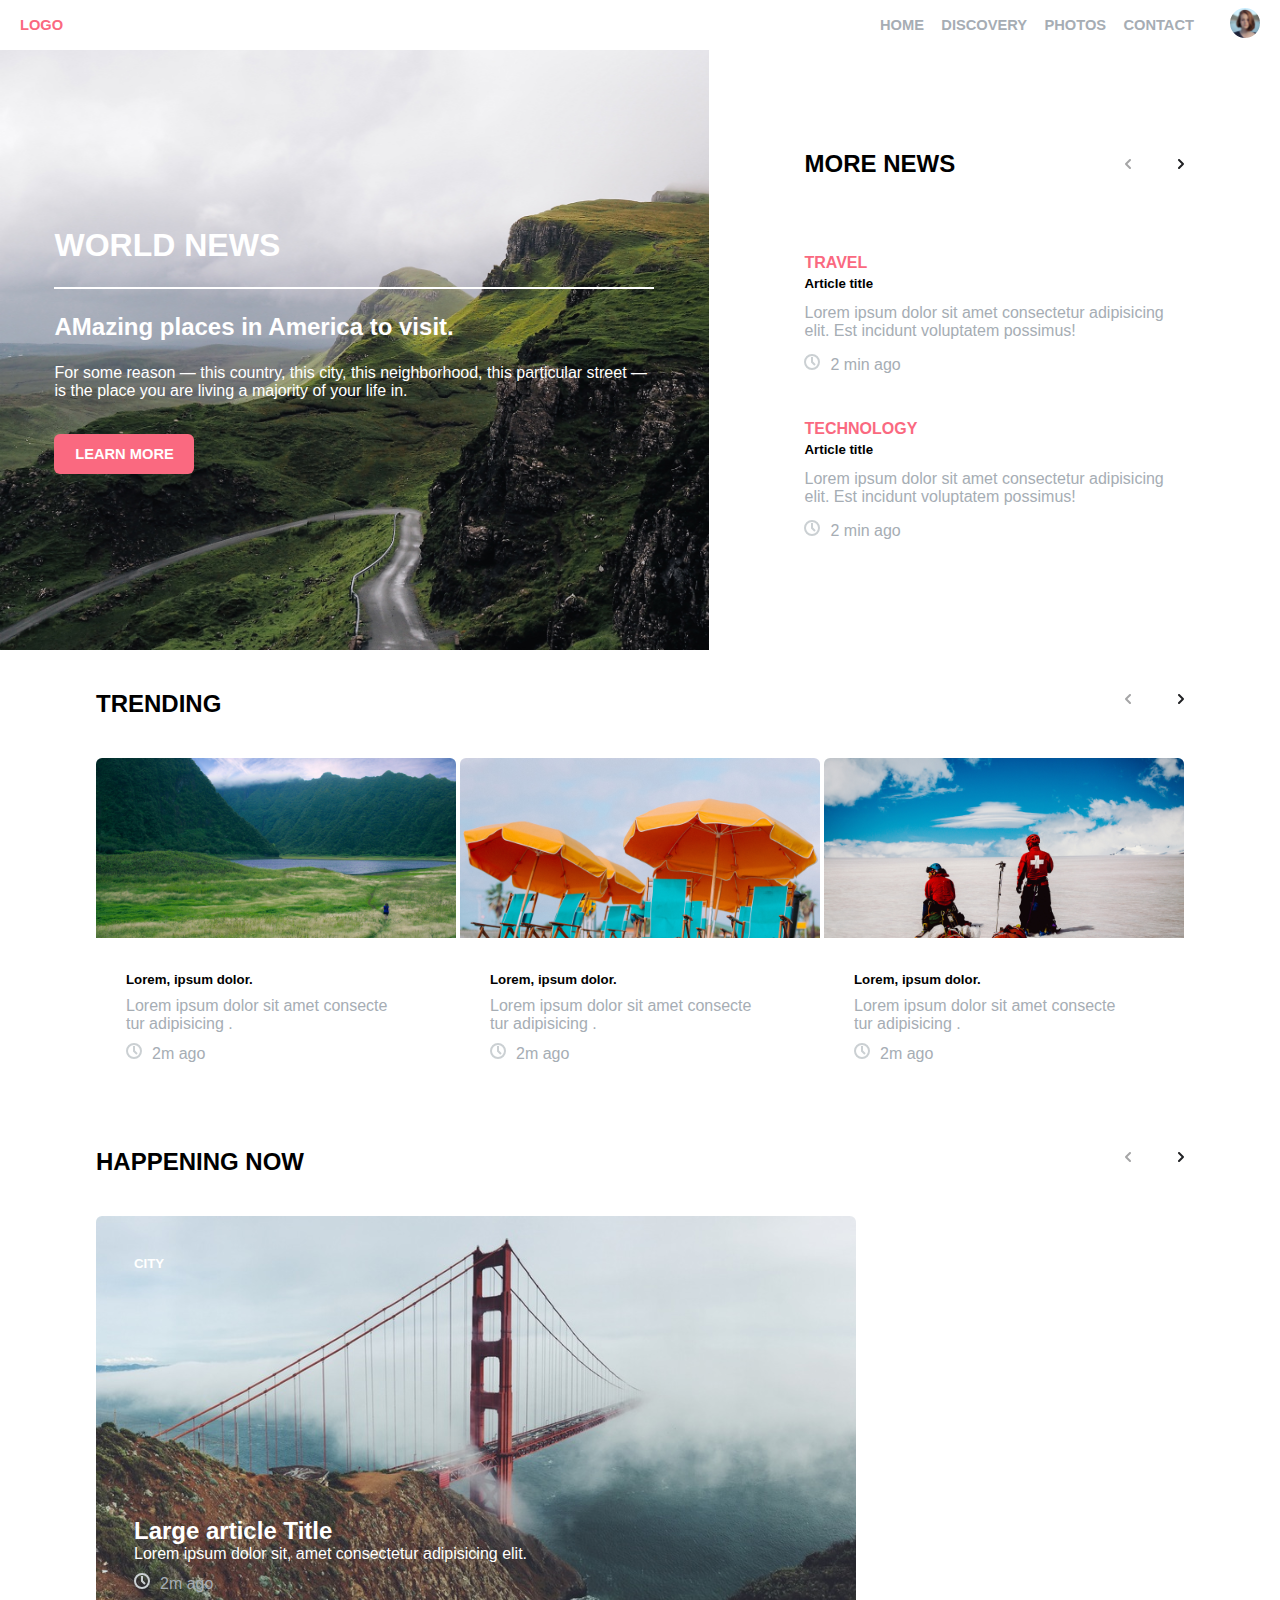
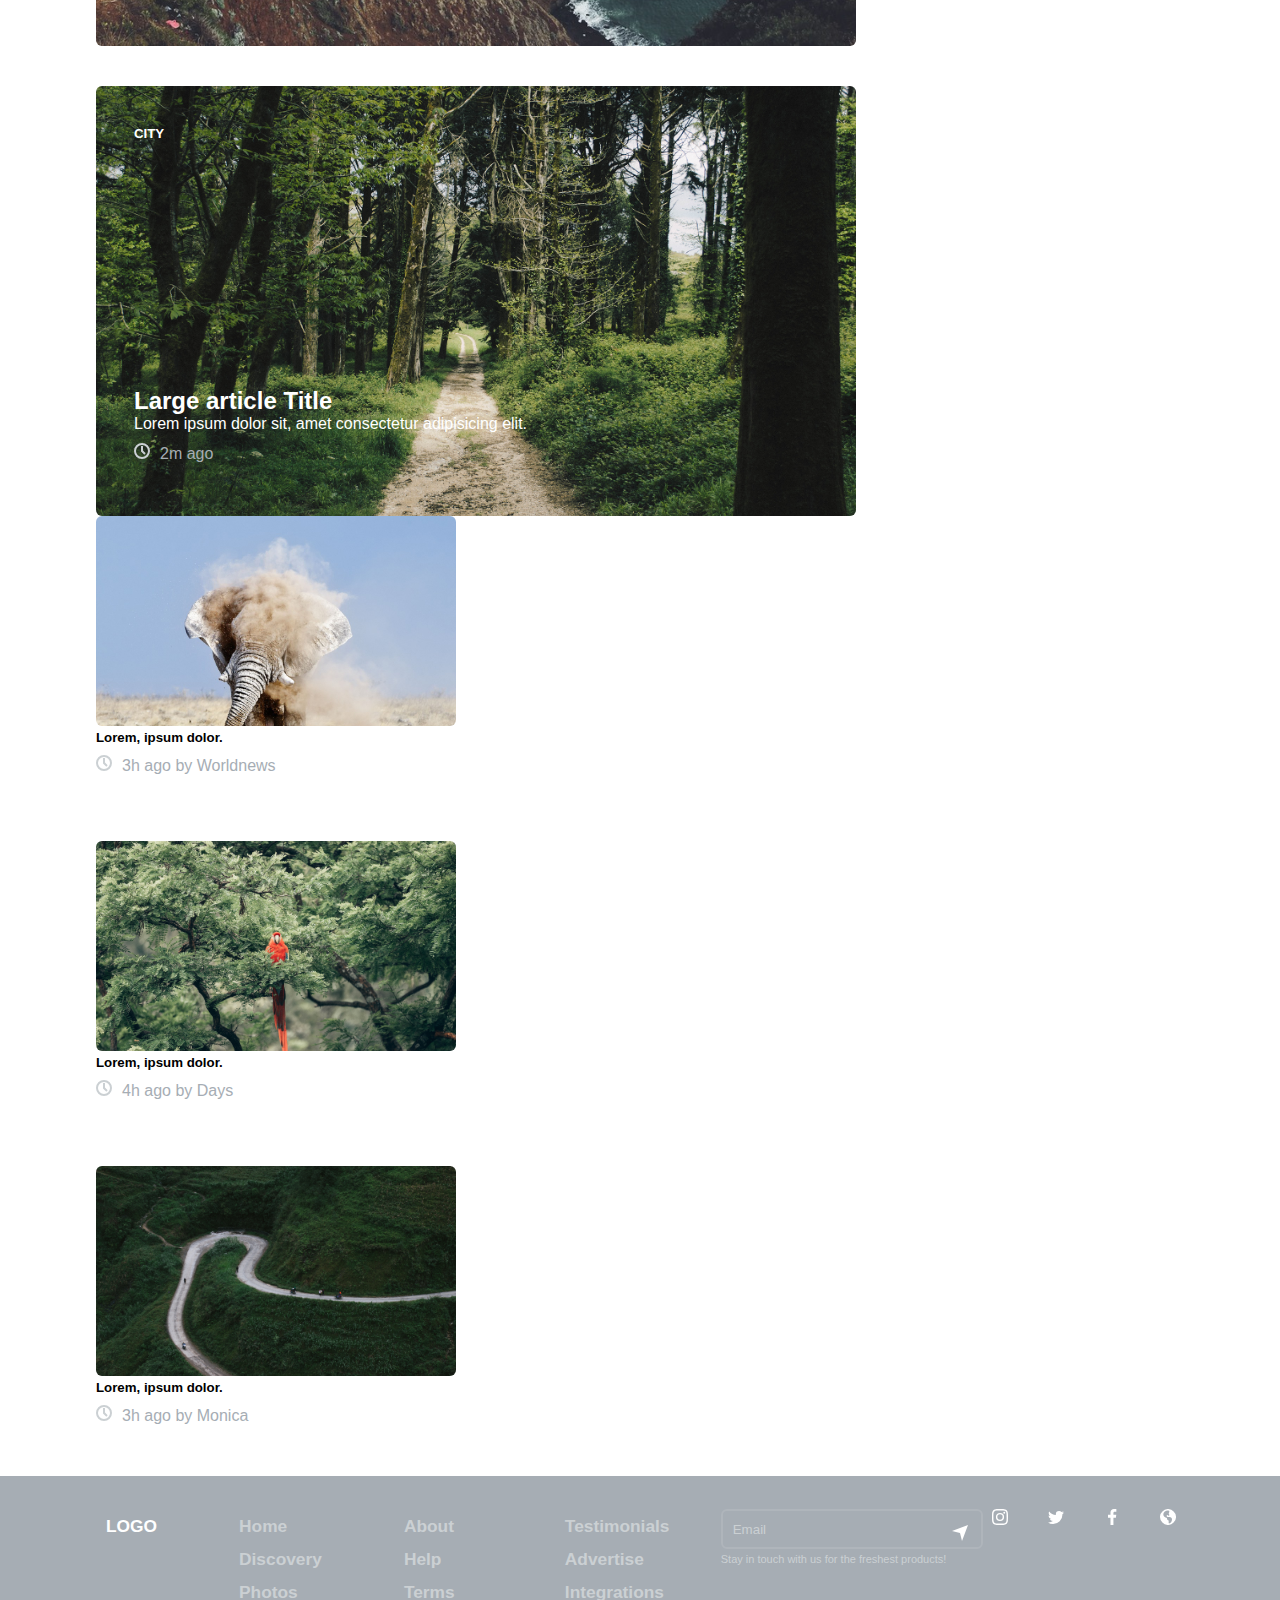
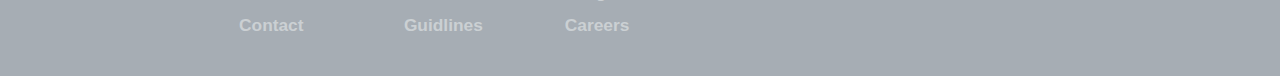
==== index.html @ 44802e8b "first commit" ====
<!DOCTYPE html>
<html lang="en">
<head>
    <meta charset="UTF-8">
    <meta http-equiv="X-UA-Compatible" content="IE=edge">
    <meta name="viewport" content="width=device-width, initial-scale=1.0">
    <title>Unilab Level 2 Project</title>
    <link rel="stylesheet" href="./css/main.css" >
    <link rel="stylesheet" href="./css/header.css" >
</head>
<body>

         <!-- Menu Header -->
    <header class="fcs"> 
        <div class="logo"><a href="#">LOGO</a></div>
        <div id="menu" class="fcs" >
            <ul class="fcs">
                <li class="menu"><a href="#">HOME</a></li>
                <li class="menu"><a href="#">DISCOVERY</a></li>
                <li class="menu"><a href="#">PHOTOS</a></li>
                <li class="menu"><a href="#">CONTACT</a></li>
            </ul>
            <div class="profile"><img src="./img/profile.png" alt="profile image"></div>
        </div>
    </header>
        <!-- Menu Header -->

        <!-- World news -->

<div class="worldnews fcs">
    <div  id="main1" class="fcs">

        <div id="main_cont" class="fcs">
<h1>WORLD NEWS</h1>

<hr>

<h2>AMazing places in America to visit.</h2>

<p>For some reason — this country, this city, this neighborhood, this particular street —  
    is the place you are living a majority of your life in.</p>

    <a class="fcs" href="./story.html">LEARN MORE</a>
</div>
    </div>
    
    <div id="main2">

        <div id="main2_cont">
        <div class="fcs main_title">

<h2>MORE NEWS</h2>

<div id="arrow">
<a href="#"><img class="r180" src="./svg/arrow.svg" alt=""></a>
<a href="#"><img  src="./svg/arrow.svg" alt=""></a>

</div>
        </div>
<div class="main2_topic_cont">
<div class="main2_topic">

    <h4>TRAVEL</h4>
    <h5>Article title</h5>
<p>Lorem ipsum dolor sit amet consectetur adipisicing elit. Est incidunt voluptatem possimus!</p>
<p class="timestamp">2 min ago</p>

</div>
</div>
<div class="main2_topic_cont">
    <div class="main2_topic">
    
        <h4>TECHNOLOGY</h4>
        <h5>Article title</h5>
    <p>Lorem ipsum dolor sit amet consectetur adipisicing elit. Est incidunt voluptatem possimus!</p>
    <p class="timestamp">2 min ago</p>
    
    </div>    </div>    </div> </div>   </div>
    <!-- World news -->

    <!-- Trending -->
    <div class="cont_menu main_title">
        <h2>TRENDING</h2>
        <div class="arrow">
            <a href="#"><img class="r180" src="./svg/arrow.svg" alt=""></a>
            <a href="#"><img  src="./svg/arrow.svg" alt=""></a>
    </div> </div>
<div id="trending" class="container2">



<div class="trending_cont">

<div class="trending_topic">

<img src="./img/image2.png" alt="image trending">
<div class="trending_topic_text">
    <h5>Lorem, ipsum dolor.</h5>
    <p>Lorem ipsum dolor sit amet consectetur adipisicing .</p>
    <p class="timestamp">2m ago</p>
</div> </div> </div>
<div class="trending_cont">

<div class="trending_topic">

<img src="./img/image3.png" alt="image trending">
<div class="trending_topic_text">
    <h5>Lorem, ipsum dolor.</h5>
    <p>Lorem ipsum dolor sit amet consectetur adipisicing .</p>
    <p class="timestamp">2m ago</p>
</div> </div> </div>

<div class="trending_cont">

<div class="trending_topic">

<img src="./img/image4.png" alt="image trending">
<div class="trending_topic_text">
    <h5>Lorem, ipsum dolor.</h5>
    <p>Lorem ipsum dolor sit amet consectetur adipisicing .</p>
    <p class="timestamp">2m ago</p>
</div> </div> </div> </div>

<!-- Trending -->

<!-- Happening now -->


    <div class="cont_menu main_title">
        <h2>HAPPENING NOW</h2>
        <div class="arrow">
            <a href="#"><img class="r180" src="./svg/arrow.svg" alt=""></a>
            <a href="#"><img  src="./svg/arrow.svg" alt=""></a>
    </div> </div>
    <div id="happening_now" class="container2">
<div class="happening_now1">

    <div id="happening_now_topic1" class="happening_now_topic">
        <div class="happening_now_topic_content">
        <h5>CITY</h5>
        <div class="happening_now_topic_tex">
        <h2>Large article Title</h2>
        <p>Lorem ipsum dolor sit, amet consectetur adipisicing elit.</p>
        <p class="timestamp">2m ago</p>
    </div>
        </div>
    </div>

    <div id="happening_now_topic2" class="happening_now_topic">
        <div class="happening_now_topic_content">
        <h5>CITY</h5>
        <div class="happening_now_topic_tex">
        <h2>Large article Title</h2>
        <p>Lorem ipsum dolor sit, amet consectetur adipisicing elit.</p>
        <p class="timestamp">2m ago</p>
    </div>
        </div>
    </div>

</div>

<div class="happening_now2">



<div class="happening_now2_topic">

<img src="./img/happeningnowcolmn1.png" alt="image trending">
<div class="happening_now2_text">
    <h5>Lorem, ipsum dolor.</h5>
    <p class="timestamp">3h ago by <u>Worldnews</u></p>
</div> </div> 

<div class="happening_now2_topic">

    <img src="./img/happeningnowcolmn2.png" alt="image trending">
    <div class="happening_now2_text">
        <h5>Lorem, ipsum dolor.</h5>
        <p class="timestamp">4h ago by <u>Days</u></p>
    </div> </div> 

    <div class="happening_now2_topic">

        <img src="./img/happeningnowcolmn3.png" alt="image trending">
        <div class="happening_now2_text">
            <h5>Lorem, ipsum dolor.</h5>
            <p class="timestamp">3h ago by <u>Monica</u></p>
        </div> </div> 




</div>

</div>

<footer>

    <div class="footer_content">
    
        <table class="footer_menu">
    
            <tr>
                <td><a class="logo_footer" href="#">LOGO</a></td>
              <td><a href="#">home</a></td>
              <td><a href="#">about</a></td>
              <td><a href="#">testimonials</a></td>
              
              
            </tr>
              <tr>
              <td></td>
              <td><a href="#">discovery</a></td>
              <td><a href="#">help</a></td>
              <td><a href="#">advertise</a></td>
            </tr>
              <tr>
              <td></td>
              <td><a href="#">photos</a></td>
              <td><a href="#">terms</a></td>
              <td><a href="#">integrations</a></td>
            </tr>
                <tr>
              <td></td>
              <td><a href="#">contact</a></td>
              <td><a href="#">guidlines</a></td>
              <td><a href="#">careers</a></td>
            </tr>
          
          </table>
    

        

<form class="email_form" action="/test-button" method="POST">

           

    <input class="email_footer" type="email" name="email" id="email" placeholder="Email">
    
    <button class="test-button">
        <svg id="send" xmlns="http://www.w3.org/2000/svg" width="16" height="16" viewBox="0 0 16 16">
            <path id="send-2" data-name="send" d="M10,16,8,8,0,6,16,0Z" fill="#fff"/>
          </svg>          
     </button>
    <br>
    <label for="email"> Stay in touch with us for the freshest products!</label>

    </form>

    <div class="grid-container">

<a href="#"><img src="./svg/instagram.svg" alt="Instagram"></a>
<a href="#"><img src="./svg/twitter.svg" alt="Twitter"></a>
<a href="#"><img src="./svg/facebook.svg" alt="Facebook"></a>
<a href="#"><img src="./svg/web.svg" alt="Web"></a>

    </div>

    </div>
    
    </footer>



</body>
</html>
---- css/main.css ----
@font-face {
    font-family: 'AcuminB';
    src: local('Acumin Pro Bold'), local('AcuminPro-Bold'),
        url('../fonts/AcuminPro-Bold.woff2') format('woff2'),
        url('../fonts/AcuminPro-Bold.woff') format('woff');
    font-weight: bold;
    font-style: normal;
    font-display: swap;
}

}

@font-face {

    font-family: 'AcuminR';
    src: local('Acumin Pro'), local('AcuminPro-Regular'),
        url('../fonts/AcuminPro-Regular.woff2') format('woff2'),
        url('../fonts/AcuminPro-Regular.woff') format('woff');
    font-weight: normal;
    font-style: normal;
    font-display: swap;
}

body {
    width: 100%;
    height: fit-content;
    scroll-behavior: smooth;
    overflow: scroll;
}



.worldnews {

    width: 100%;
    height: fit-content;
} 

#main1 {

    width: 58.2%;
    height: 600px;
    background-image: url(../img/Image.png);
    background-repeat: no-repeat;
    background-size: cover;
}

#main_cont {
    width: 600px;
    height: 247px;
    margin: auto;
    display: flex;
    flex-direction: column;
    color: white;
    text-align: start;
    align-items: flex-start;
}

#main_cont hr {
    width: 600px;
    border: solid 1px white;
}

#main_cont a {

    width: 140px;
    height: 40px;
    background-color: #fa6980;
    color: white;
    border-radius: 6px;
    justify-content: center;
    font-weight: bold;
    font-size: 11pt;
}

#main2 {

    width: 600px;
    height: 600px;
}

#main2_cont {

    width: 380px;
    height: 400px;
    margin: 100px auto;
    
    display: flex;
    flex-direction: column;
    justify-content: space-between;
    align-items: center;
}

.main_title {
display: flex;
justify-content: space-between;
width: 100%;
padding-bottom: 40PX;
}



.r180 {
    transform: rotate(180deg);
    margin-right: 43px;   
    opacity: 40%; 
}



.main2_topic {
    height: 130px;
    display: flex;
    flex-direction: column;
    justify-content: space-between;
    align-content: flex-start;
}

.main2_topic h4 {
    color: #fa6980;
}

.main2_topic p {
    color: #A6ADB4;
}

.timestamp{
    display: block;
    color: #A6ADB4 !important;

}
.timestamp::before {
    content: url(../svg/time.svg);
    /* background-image: url(/svg/time.svg); */
    width: 100%;
    height: 100%;
    padding-right: 10px;
}

.container2 {

    width: 85%;
    height: fit-content;
    margin: auto;
    display: flex;
    flex-wrap: wrap;
    justify-content: space-between;
}

.trending_topic {

    width: 360px;
    height: 350px;
}

.trending_topic_text {

    width: 90%;
    padding: 30px;

}



.trending_topic_text p, h5 {
    display: block;
    width: 100%;
    word-wrap: wrap;
    word-break: break-all;
    padding-bottom: 10px;
}

.trending_topic_text p {
    color: #A6ADB4;
}

.cont_menu {
    width: 85%;
    margin: auto;
    padding-top: 40px;
}

.happening_now1 {
    width: 760px;
    height: 900px;
    display: flex;
    flex-direction: column;
    justify-content: space-between;
    
}

.happening_now_topic {

    width: 100%;
    height: 430px;   
}

#happening_now_topic1 {
    background-image: url(../img/happeningnow1.png);
    background-size: cover;  
}
#happening_now_topic2 {
    background-image: url(../img/happeningnow2.png);
    background-size: cover;  
}

.happening_now_topic_content {

    width: 90%;
    height: 90%;
    display: flex;
    flex-direction: column;
    justify-content: space-between;
    margin: auto;
    padding-top: 40px;
    color: white;
}

.happening_now_topic_text h2, p {

    padding-bottom: 10px;
    width: 100%;
   
}

.happening_now2 {
    display: flex;
    flex-direction: column;
    height: 860px;
    justify-content: space-between;

}

.happening_now2_topic {

    width: 360px;
    height: 210px;
}

.happening_now2_text {

    width: 90%;


}



.happening_now2 p, h5 {
    display: block;
    width: 100%;
    word-wrap: wrap;
    word-break: break-all;
    padding-bottom: 10px;
}
---- css/header.css ----
*{
    margin: 0;
    padding: 0;
    text-decoration: none;
    list-style-type: none;
    box-sizing: border-box;
    font-family: helvetica;
}

.fcs {
    display: flex;
    align-items: center;
    justify-content: space-between;
}

header {
    width: 100%;
    height: 50px;
}

#menu {
    height: 100%;
    width: 400px;
}

.logo a {
    color: #fa6980;
    font-family: helvetica;
    font-weight: bold;
    font-size: 11pt;
    padding-left: 20px;
}

header ul {
    padding-right: 36px;
    width: 100%;
}
.menu a {
    font-family: Helvetica;
    font-weight: bold;
    font-size: 11pt;
    color: #a6adb4;
}

.menu a:hover {
    color: #202124;
}

.profile img {
padding-right: 20px;
}

footer {

    width: 100%;
    height: 200px;
    background-color: #a6adb4;
    display: flex;
    align-items: center;
    margin-top: 100px;

}

.footer_content{
    margin: auto;
    width: 90%;
    display: flex;
    justify-content: space-between;
}

.footer_menu th, td {

    padding: 5px 40px;
    
    text-align: left;
    font-family: helvetica;
    font-weight: bold;
    font-size: 13pt;
    text-transform: capitalize;
    color: #CBD0D3;
    
}

.footer_menu a {

    color: #CBD0D3;

}

.logo_footer  {

    color: #FFFFFF !important;
}

.email_form {
    position: relative;
}

.email_footer {

    
    background-color: rgba(255,255,255,0);
    width: 262px;
    height: 40px;
    border: solid 2px  rgba(255,255,255,0.1);
    border-radius: 6px;

}



.email_form label {

    color: #CBD0D3;
    font-size: 11px;
}

.email {
    color: #CBD0D3;
    font-size: 11px;
}

input[name=email]::placeholder {

padding-left: 10px;
color: #CBD0D3;

}


.test-button {
    position: absolute;
    background-color: rgba(255, 255, 255, 0);
    border: none;
    z-index: 9999;
    top: 12%;
    right: 15px;
    cursor: pointer;
}

.grid-container {
    display: grid;
    grid-template-columns: 1fr 1fr 1fr 1fr;
    grid-template-rows: 1fr;
    gap:40px;
    grid-template-areas:
      ". . . .";
      padding-right: 40px;
  }
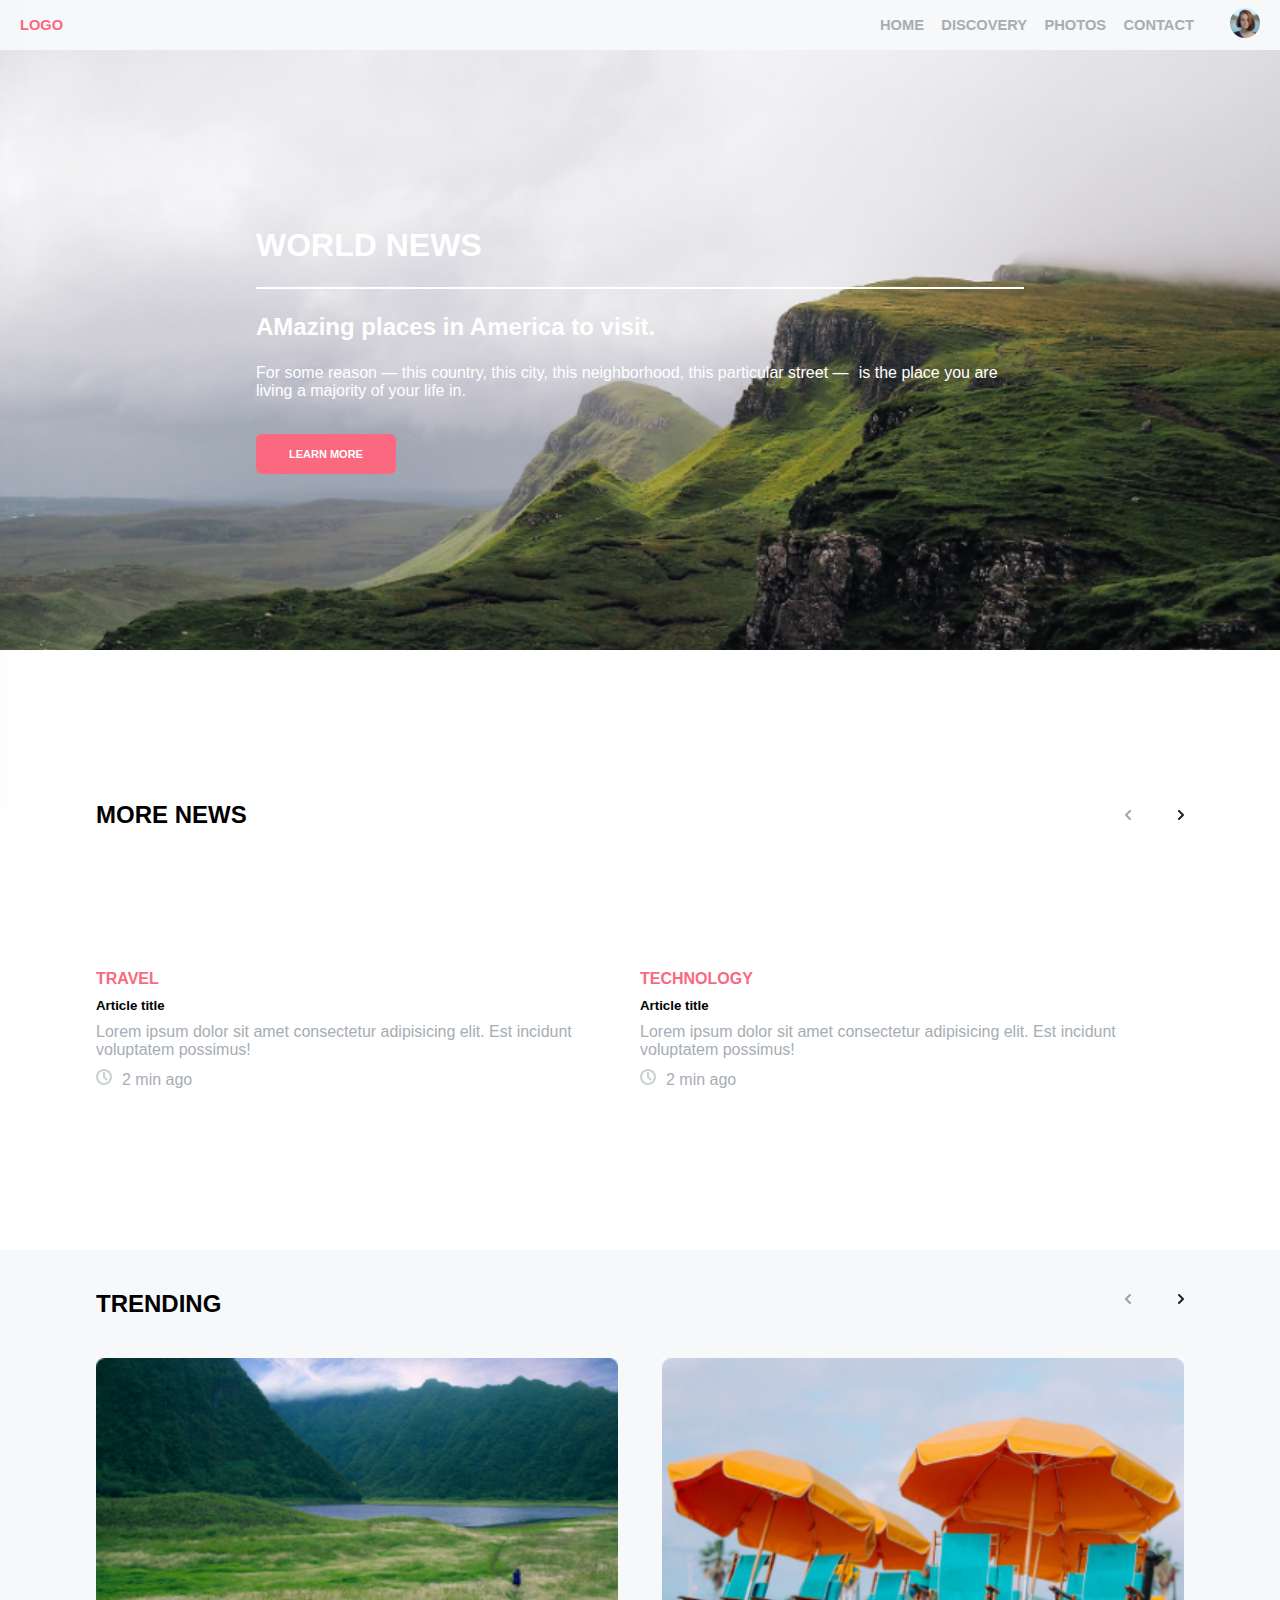
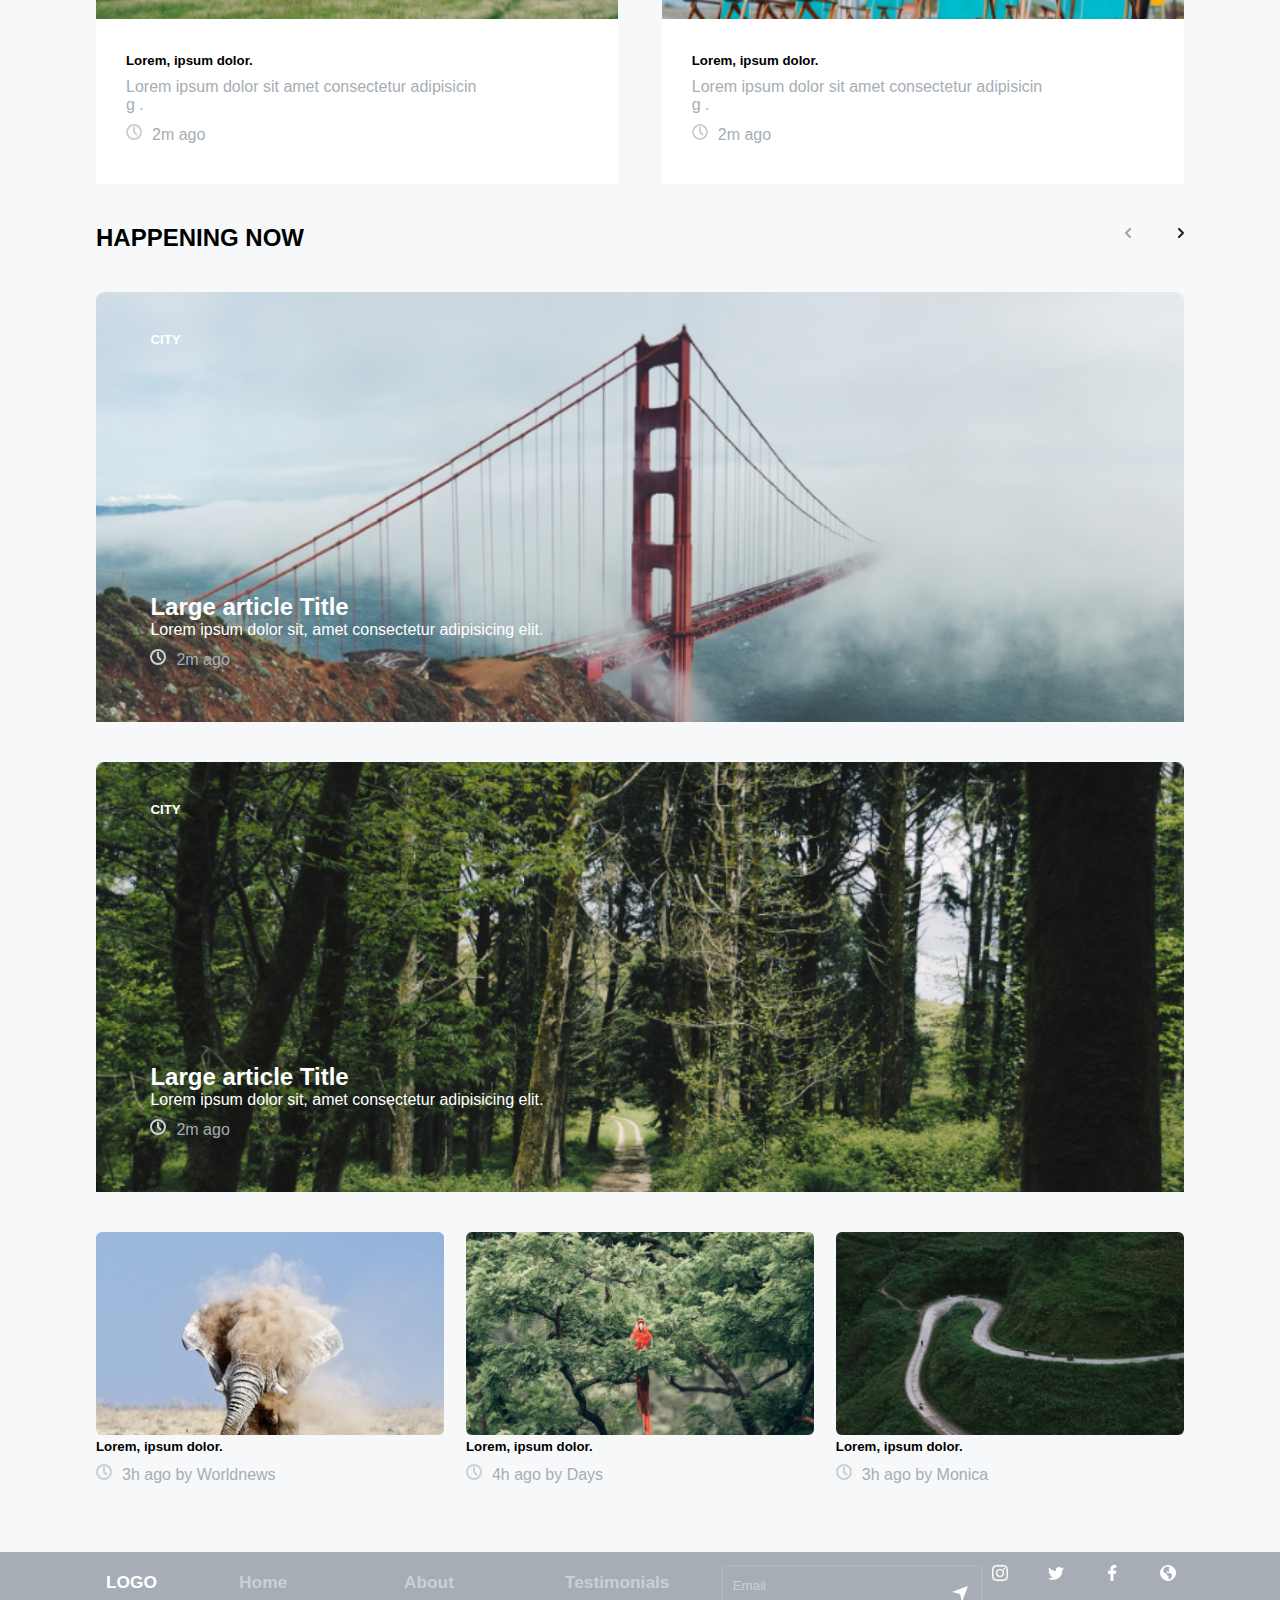
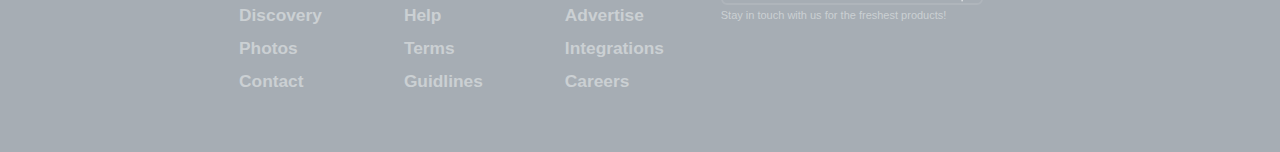
==== commit 5d4eaba3: "last changes" ====
--- a/index.html
+++ b/index.html
@@ -7,14 +7,18 @@
     <title>Unilab Level 2 Project</title>
     <link rel="stylesheet" href="./css/main.css" >
     <link rel="stylesheet" href="./css/header.css" >
+    <link rel="stylesheet" href="./css/tablet.css" >
+    <link rel="stylesheet" href="./css/mobile.css">
 </head>
 <body>
 
          <!-- Menu Header -->
     <header class="fcs"> 
+       <img id="burger_menu"  src="./svg/filter.svg" alt="">
         <div class="logo"><a href="#">LOGO</a></div>
         <div id="menu" class="fcs" >
-            <ul class="fcs">
+            
+            <ul id="menulist" class="fcs">
                 <li class="menu"><a href="#">HOME</a></li>
                 <li class="menu"><a href="#">DISCOVERY</a></li>
                 <li class="menu"><a href="#">PHOTOS</a></li>
@@ -25,9 +29,75 @@
     </header>
         <!-- Menu Header -->
 
+<div class="pop_up" id="pop_up">
+
+    <div class="pop_up_cont1">
+
+        <a class="pop_up_logo" href="#">logo</a>
+
+        <div class="pop_up_nav">
+
+            <a href=""><img id="back" class="nav_img" src="./svg/home.svg" alt="">   HOME</a>
+            <a href=""><img class="nav_img" src="./svg/discover.svg" alt="">   DISCOVERY</a>
+            <a href=""><img class="nav_img" src="./svg/photos.svg" alt="">   PHOTOS</a>
+            <a href=""><img class="nav_img" src="./svg/mail.svg" alt="">   CONTACT</a>
+            <a href=""><img class="nav_img" src="./svg/profile.png" alt="">   PROFILE</a>
+
+        </div>
+    </div>
+
+    
+
+        <div class="pop_up_foot">
+
+
+            <table class="footer_menu pop_up_foot_menu" >
+    
+                <tr>
+                  
+                  <td><a href="#">about</a></td>
+                  <td><a href="#">testimonials</a></td>
+                  
+                  
+                </tr>
+                  <tr>
+               
+                  
+                  <td><a href="#">help</a></td>
+                  <td><a href="#">advertise</a></td>
+                </tr>
+                  <tr>
+                  
+                  
+                  <td><a href="#">terms</a></td>
+                  <td><a href="#">integrations</a></td>
+                </tr>
+                    <tr>
+              
+                  
+                  <td><a href="#">guidlines</a></td>
+                  <td><a href="#">careers</a></td>
+                </tr>
+              
+              </table>
+
+
+            <div class="grid-container nav_footer_cont">
+
+                <a href="#"><img src="./svg/instagram.svg" alt="Instagram"></a>
+                <a href="#"><img src="./svg/twitter.svg" alt="Twitter"></a>
+                <a href="#"><img src="./svg/facebook.svg" alt="Facebook"></a>
+                <a href="#"><img src="./svg/web.svg" alt="Web"></a>
+                
+                    </div>
+        </div>
+    
+
+</div>
+
         <!-- World news -->
 
-<div class="worldnews fcs">
+<div class="worldnews ">
     <div  id="main1" class="fcs">
 
         <div id="main_cont" class="fcs">
@@ -110,7 +180,7 @@
     <p class="timestamp">2m ago</p>
 </div> </div> </div>
 
-<div class="trending_cont">
+<div id="cont3" class="trending_cont">
 
 <div class="trending_topic">
 
@@ -119,7 +189,22 @@
     <h5>Lorem, ipsum dolor.</h5>
     <p>Lorem ipsum dolor sit amet consectetur adipisicing .</p>
     <p class="timestamp">2m ago</p>
-</div> </div> </div> </div>
+</div> </div> </div> 
+
+<div id="cont4" class="trending_cont">
+
+    <div class="trending_topic">
+    
+    <img src="./img/image4.png" alt="image trending">
+    <div class="trending_topic_text">
+        <h5>Lorem, ipsum dolor.</h5>
+        <p>Lorem ipsum dolor sit amet consectetur adipisicing .</p>
+        <p class="timestamp">2m ago</p>
+    </div> </div> </div>
+
+
+
+</div>
 
 <!-- Trending -->
 
@@ -179,7 +264,7 @@
         <p class="timestamp">4h ago by <u>Days</u></p>
     </div> </div> 
 
-    <div class="happening_now2_topic">
+    <div id="happening_now2_topic3" class="happening_now2_topic">
 
         <img src="./img/happeningnowcolmn3.png" alt="image trending">
         <div class="happening_now2_text">
@@ -262,6 +347,6 @@
     </footer>
 
 
-
+    <script src="./js/main.js"></script>
 </body>
 </html>--- a/css/main.css
+++ b/css/main.css
@@ -22,18 +22,28 @@
     font-display: swap;
 }
 
+
+
 body {
     width: 100%;
+    height: -webkit-fit-content;
+    height: -moz-fit-content;
     height: fit-content;
     scroll-behavior: smooth;
     overflow: scroll;
+    overflow-x: hidden;
+    background-size: cover ;
+    background-color: #F6F8F9;
 }
 
 
 
 .worldnews {
 
-    width: 100%;
+    display: flex;
+    width: 100%;
+    height: -webkit-fit-content;
+    height: -moz-fit-content;
     height: fit-content;
 } 
 
@@ -41,24 +51,37 @@
 
     width: 58.2%;
     height: 600px;
-    background-image: url(../img/Image.png);
+    background-image: -webkit-gradient(linear, left top, left bottom, from(rgba(000, 000, 000, 0)), to(rgba(000, 000, 000, 0))), 
+    url(../img/Image.png);
+    background-image: -o-linear-gradient(top, rgba(000, 000, 000, 0), rgba(000, 000, 000, 0)), 
+    url(../img/Image.png);
+    background-image: linear-gradient(to bottom, rgba(000, 000, 000, 0), rgba(000, 000, 000, 0)), 
+    url(../img/Image.png);
     background-repeat: no-repeat;
     background-size: cover;
 }
 
 #main_cont {
-    width: 600px;
+    width: 60%;
     height: 247px;
     margin: auto;
-    display: flex;
-    flex-direction: column;
+    display: -webkit-box;
+    display: -ms-flexbox;
+    display: flex;
+    -webkit-box-orient: vertical;
+    -webkit-box-direction: normal;
+        -ms-flex-direction: column;
+            flex-direction: column;
     color: white;
     text-align: start;
-    align-items: flex-start;
+    -webkit-box-align: start;
+        -ms-flex-align: start;
+            align-items: flex-start;
+            
 }
 
 #main_cont hr {
-    width: 600px;
+    width: 100%;
     border: solid 1px white;
 }
 
@@ -69,15 +92,18 @@
     background-color: #fa6980;
     color: white;
     border-radius: 6px;
-    justify-content: center;
+    -webkit-box-pack: center;
+        -ms-flex-pack: center;
+            justify-content: center;
     font-weight: bold;
-    font-size: 11pt;
+    font-size: 11px;
 }
 
 #main2 {
 
     width: 600px;
     height: 600px;
+    background-color: white;
 }
 
 #main2_cont {
@@ -86,15 +112,30 @@
     height: 400px;
     margin: 100px auto;
     
-    display: flex;
-    flex-direction: column;
-    justify-content: space-between;
-    align-items: center;
+    display: -webkit-box;
+    
+    display: -ms-flexbox;
+    
+    display: flex;
+    -webkit-box-orient: vertical;
+    -webkit-box-direction: normal;
+        -ms-flex-direction: column;
+            flex-direction: column;
+    -webkit-box-pack: justify;
+        -ms-flex-pack: justify;
+            justify-content: space-between;
+    -webkit-box-align: center;
+        -ms-flex-align: center;
+            align-items: center;
 }
 
 .main_title {
+display: -webkit-box;
+display: -ms-flexbox;
 display: flex;
-justify-content: space-between;
+-webkit-box-pack: justify;
+    -ms-flex-pack: justify;
+        justify-content: space-between;
 width: 100%;
 padding-bottom: 40PX;
 }
@@ -102,7 +143,9 @@
 
 
 .r180 {
-    transform: rotate(180deg);
+    -webkit-transform: rotate(180deg);
+        -ms-transform: rotate(180deg);
+            transform: rotate(180deg);
     margin-right: 43px;   
     opacity: 40%; 
 }
@@ -111,14 +154,23 @@
 
 .main2_topic {
     height: 130px;
-    display: flex;
-    flex-direction: column;
-    justify-content: space-between;
-    align-content: flex-start;
+    display: -webkit-box;
+    display: -ms-flexbox;
+    display: flex;
+    -webkit-box-orient: vertical;
+    -webkit-box-direction: normal;
+        -ms-flex-direction: column;
+            flex-direction: column;
+    -webkit-box-pack: justify;
+        -ms-flex-pack: justify;
+            justify-content: space-between;
+    -ms-flex-line-pack: start;
+        align-content: flex-start;
 }
 
 .main2_topic h4 {
     color: #fa6980;
+    padding-bottom: 10px;
 }
 
 .main2_topic p {
@@ -141,11 +193,23 @@
 .container2 {
 
     width: 85%;
+    height: -webkit-fit-content;
+    height: -moz-fit-content;
     height: fit-content;
     margin: auto;
-    display: flex;
-    flex-wrap: wrap;
-    justify-content: space-between;
+    display: -webkit-box;
+    display: -ms-flexbox;
+    display: flex;
+    -ms-flex-wrap: wrap;
+        flex-wrap: wrap;
+    -webkit-box-pack: justify;
+        -ms-flex-pack: justify;
+            justify-content: space-between;
+
+}
+
+.trending_cont {
+    background-color: white;
 }
 
 .trending_topic {
@@ -173,6 +237,11 @@
 
 .trending_topic_text p {
     color: #A6ADB4;
+}
+
+#cont4 {
+
+    display: none;
 }
 
 .cont_menu {
@@ -184,9 +253,16 @@
 .happening_now1 {
     width: 760px;
     height: 900px;
-    display: flex;
-    flex-direction: column;
-    justify-content: space-between;
+    display: -webkit-box;
+    display: -ms-flexbox;
+    display: flex;
+    -webkit-box-orient: vertical;
+    -webkit-box-direction: normal;
+        -ms-flex-direction: column;
+            flex-direction: column;
+    -webkit-box-pack: justify;
+        -ms-flex-pack: justify;
+            justify-content: space-between;
     
 }
 
@@ -209,9 +285,16 @@
 
     width: 90%;
     height: 90%;
-    display: flex;
-    flex-direction: column;
-    justify-content: space-between;
+    display: -webkit-box;
+    display: -ms-flexbox;
+    display: flex;
+    -webkit-box-orient: vertical;
+    -webkit-box-direction: normal;
+        -ms-flex-direction: column;
+            flex-direction: column;
+    -webkit-box-pack: justify;
+        -ms-flex-pack: justify;
+            justify-content: space-between;
     margin: auto;
     padding-top: 40px;
     color: white;
@@ -225,10 +308,17 @@
 }
 
 .happening_now2 {
-    display: flex;
-    flex-direction: column;
-    height: 860px;
-    justify-content: space-between;
+    display: -webkit-box;
+    display: -ms-flexbox;
+    display: flex;
+    -webkit-box-orient: vertical;
+    -webkit-box-direction: normal;
+        -ms-flex-direction: column;
+            flex-direction: column;
+
+    -webkit-box-pack: justify;
+        -ms-flex-pack: justify;
+            justify-content: space-between;
 
 }
 
@@ -255,4 +345,103 @@
     padding-bottom: 10px;
 }
 
-
+.pop_up {
+    position: absolute;
+    left: -350px;
+    top: 0;
+    display: block;
+    width: 287px;
+    height: 812px;
+    -webkit-box-shadow: 0px 0px 60px 0px rgba(0,0,0,0.6); 
+    box-shadow: 0px 0px 60px 0px rgba(0,0,0,0.6);
+    z-index: 99999;
+    -webkit-transition:  1s ease-in-out;
+    -o-transition:  1s ease-in-out;
+    transition:  1s ease-in-out;
+}
+
+.pop_up_cont1 {
+
+width: 287px;
+height: 502px;
+background-color: white;
+display: -webkit-box;
+display: -ms-flexbox;
+display: flex;
+-webkit-box-orient: vertical;
+-webkit-box-direction: normal;
+    -ms-flex-direction: column;
+        flex-direction: column;
+
+}
+
+.pop_up_logo {
+
+    margin: 39px 0 88px 40px;
+    color: #FA6980;
+    font-weight: bold;
+    font-size: 13px;
+    text-transform: uppercase;
+}
+
+.pop_up_nav {
+
+    display: -webkit-box;
+
+    display: -ms-flexbox;
+
+    display: flex;
+    -webkit-box-orient: vertical;
+    -webkit-box-direction: normal;
+        -ms-flex-direction: column;
+            flex-direction: column;
+    width: 146px;
+    height: 216px;
+    margin-left: 40px;
+    -webkit-box-pack: justify;
+        -ms-flex-pack: justify;
+            justify-content: space-between;
+}
+
+.pop_up_nav a {
+
+    display: inline;
+}
+
+.pop_up_nav img {
+
+    margin-right: 30px;
+}
+
+.pop_up_foot {
+
+    width: 287px;
+    height: 310px;
+    background-color: #a6adb4;
+}
+
+
+.pop_up_foot_menu {
+
+    padding: 60px 0;
+
+
+
+}
+
+
+
+.pop_up_foot_menu a {
+
+    
+    text-transform: uppercase;
+    color: white;
+    font-size: 11px;
+    font-weight: bold;
+
+}
+
+.nav_footer_cont {
+
+    margin-left: 40px;
+}--- a/css/header.css
+++ b/css/header.css
@@ -3,14 +3,21 @@
     padding: 0;
     text-decoration: none;
     list-style-type: none;
-    box-sizing: border-box;
+    -webkit-box-sizing: border-box;
+            box-sizing: border-box;
     font-family: helvetica;
 }
 
 .fcs {
+    display: -webkit-box;
+    display: -ms-flexbox;
     display: flex;
-    align-items: center;
-    justify-content: space-between;
+    -webkit-box-align: center;
+        -ms-flex-align: center;
+            align-items: center;
+    -webkit-box-pack: justify;
+        -ms-flex-pack: justify;
+            justify-content: space-between;
 }
 
 header {
@@ -23,6 +30,9 @@
     width: 400px;
 }
 
+#burger_menu {
+    display: none;
+}
 .logo a {
     color: #fa6980;
     font-family: helvetica;
@@ -55,8 +65,12 @@
     width: 100%;
     height: 200px;
     background-color: #a6adb4;
+    display: -webkit-box;
+    display: -ms-flexbox;
     display: flex;
-    align-items: center;
+    -webkit-box-align: center;
+        -ms-flex-align: center;
+            align-items: center;
     margin-top: 100px;
 
 }
@@ -64,8 +78,12 @@
 .footer_content{
     margin: auto;
     width: 90%;
+    display: -webkit-box;
+    display: -ms-flexbox;
     display: flex;
-    justify-content: space-between;
+    -webkit-box-pack: justify;
+        -ms-flex-pack: justify;
+            justify-content: space-between;
 }
 
 .footer_menu th, td {
@@ -120,6 +138,34 @@
     font-size: 11px;
 }
 
+input[name=email]::-webkit-input-placeholder {
+
+padding-left: 10px;
+color: #CBD0D3;
+
+}
+
+input[name=email]::-moz-placeholder {
+
+padding-left: 10px;
+color: #CBD0D3;
+
+}
+
+input[name=email]:-ms-input-placeholder {
+
+padding-left: 10px;
+color: #CBD0D3;
+
+}
+
+input[name=email]::-ms-input-placeholder {
+
+padding-left: 10px;
+color: #CBD0D3;
+
+}
+
 input[name=email]::placeholder {
 
 padding-left: 10px;
@@ -139,11 +185,14 @@
 }
 
 .grid-container {
+    display: -ms-grid;
     display: grid;
+    -ms-grid-columns: 1fr 40px 1fr 40px 1fr 40px 1fr;
     grid-template-columns: 1fr 1fr 1fr 1fr;
+    -ms-grid-rows: 1fr;
     grid-template-rows: 1fr;
     gap:40px;
-    grid-template-areas:
+        grid-template-areas:
       ". . . .";
       padding-right: 40px;
-  }
+  }--- a/css/tablet.css
+++ b/css/tablet.css
@@ -0,0 +1,169 @@
+@media only screen and (min-width:1500px) {
+
+    #main2 {
+
+        width: 40%;
+    }
+#main2_cont {
+    width: 80%;
+}
+
+.happening_now1 {
+    width: 70%;
+}
+
+}
+
+@media only screen and (min-width:1700px) {
+
+    #cont4 {
+
+        display: block;
+    }
+
+}
+
+
+@media only screen and (max-width: 1330px)  {
+
+    .worldnews {
+
+        display: flex;
+        flex-wrap: wrap;
+        width: 100%;
+    }
+    
+    #main1 {
+
+        width: 100%;
+    }
+
+    #main2 {
+
+        width: 100%;
+    }
+
+    #main2_cont {
+
+        width: 85%;
+        flex-wrap: wrap;
+        flex-direction: row;
+    }
+
+    #story_main1 {
+
+        width: 100%;
+    }
+    
+    .main2_topic_cont {
+
+        width: 50%;
+    }
+
+    .trending_cont {
+
+        width: 48%;
+    
+    }
+
+    .trending_cont img {
+
+        width: 100%;
+
+    }
+
+    .trending_topic{
+        width: 100%;
+        height: 100%;
+    }
+    .trending_topic_text {
+
+        width: 80%;
+    }
+    #cont3 {
+
+        display: none;
+    }
+
+    #cont4 {
+
+        display: none;
+    }
+
+    .happening_now1 {
+
+        width: 100%;
+    }
+
+    .happening_now2 {
+
+        width: 100%;
+        flex-direction: row;
+        padding: 40px 0;
+        height: fit-content;
+    }
+
+    .happening_now2_topic {
+
+        width: 32%;
+        height: 180px;
+
+    }
+
+    .happening_now2_topic img {
+
+        width: 100%;
+       
+    }
+
+
+.footer_content {
+
+    flex-wrap: wrap;
+}
+
+.footer_menu {
+
+    padding-bottom: 40px;
+}
+
+}
+
+@media only screen and (max-width:769px) {
+
+
+    .happening_now2_topic {
+
+        width: 47%;
+        height: 180px;
+
+    }
+
+    #happening_now2_topic3 {
+
+        display: none;
+    
+    }
+.cont2 {
+    flex-direction: column;
+}
+
+#story_main1 {
+
+    width: 100%;
+}
+.column {
+
+    width: 100%;
+    padding-top: 30px;
+
+}
+
+.text {
+
+    width: 100%;
+}
+
+}
+
+
--- a/css/mobile.css
+++ b/css/mobile.css
@@ -0,0 +1,196 @@
+/*
+* Prefixed by https://autoprefixer.github.io
+* PostCSS: v7.0.29,
+* Autoprefixer: v9.7.6
+* Browsers: last 4 version
+*/
+
+@media only screen and (max-width:672px) {
+
+    .footer_menu th, td {
+        padding: 5px 20px;
+    }
+}
+
+
+@media only screen and (max-width:487px) {
+
+    body {
+        overflow-x: hidden;
+    }
+
+    header {
+        width: 90%;
+        margin: auto;
+    }
+
+    #menulist {
+        
+        display: none;
+    }
+
+    #burger_menu {
+
+        display: block;
+    }
+
+    #menu {
+
+        width: 10%;
+    }
+
+    #main1 {
+
+        height: 388px;
+        background-image: -webkit-gradient(linear, left top, left bottom, from(rgba(000, 000, 000, 0.1)), to(rgba(000, 000, 000, 0.1))), 
+        url(../img/Image.png);
+        background-image: -o-linear-gradient(top, rgba(000, 000, 000, 0.1), rgba(000, 000, 000, 0.1)), 
+        url(../img/Image.png);
+        background-image: linear-gradient(to bottom, rgba(000, 000, 000, 0.1), rgba(000, 000, 000, 0.1)), 
+        url(../img/Image.png);
+    }
+
+    #main_cont {
+
+        width: 80%;
+        height: 80%;
+    }
+
+    #main_cont h4 {
+
+        font-weight: bold;
+        font-size: 24px;
+    }
+
+    #main2 {
+
+        height: 470px;
+    } 
+
+    #main2_cont {
+
+        margin: 50px auto;
+
+    }
+    .main2_topic_cont {
+
+        width: 95%;
+        padding-bottom: 40px;
+    }
+
+    .trending_cont {
+
+        width: 100%;
+    }
+    
+    .happening_now1 {
+
+        height: 640px;
+    }
+
+    .happening_now_topic {
+
+        height: 300px;
+    }
+
+    .happening_now_topic_tex h2, p {
+        padding-bottom: 15px;
+        width: 100%;
+    }
+
+
+    .happening_now2{
+        -webkit-box-orient: vertical;
+        -webkit-box-direction: normal;
+            -ms-flex-direction: column;
+                flex-direction: column;
+        padding-top: 80px;
+    }
+    .happening_now2_topic {
+
+        width: 100%;
+    }
+
+    #happening_now2_topic3 {
+
+        display: block;
+    }
+
+/* story */
+
+.story_header_none {
+
+    display: none;
+}
+
+.story_header_mobile {
+
+    display: -webkit-box;
+
+    display: -ms-flexbox;
+
+    display: flex;
+    width: 90%;
+    height: 50px;
+    -webkit-box-pack: justify;
+        -ms-flex-pack: justify;
+            justify-content: space-between;
+    -webkit-box-align: center;
+        -ms-flex-align: center;
+            align-items: center;
+    margin: auto;
+}
+
+.worldnews {
+    padding-top: 0;
+}
+
+.main2_form {
+    margin-left: 10%;
+}
+
+#story_main1 {
+
+    width: 100%;
+}
+
+.cont2_1 {
+    width: 90%;
+}
+
+.cont2_1 h4 {
+    padding-top: 20px;
+}
+
+.column {
+
+    -webkit-column-count: 1;
+
+       -moz-column-count: 1;
+
+            column-count: 1;
+}
+
+.pagination {
+    width: 80%;
+    margin: auto;
+    display: block;
+  }
+  
+  .pagination a {
+    color: black;
+    float: left;
+    padding: 8px 16px;
+    text-decoration: none;
+  }
+  
+  .pagination a.active {
+    background-color: #fa6980;
+    color: #202124;
+  }
+
+
+    footer {
+        display: none;
+    }
+}
